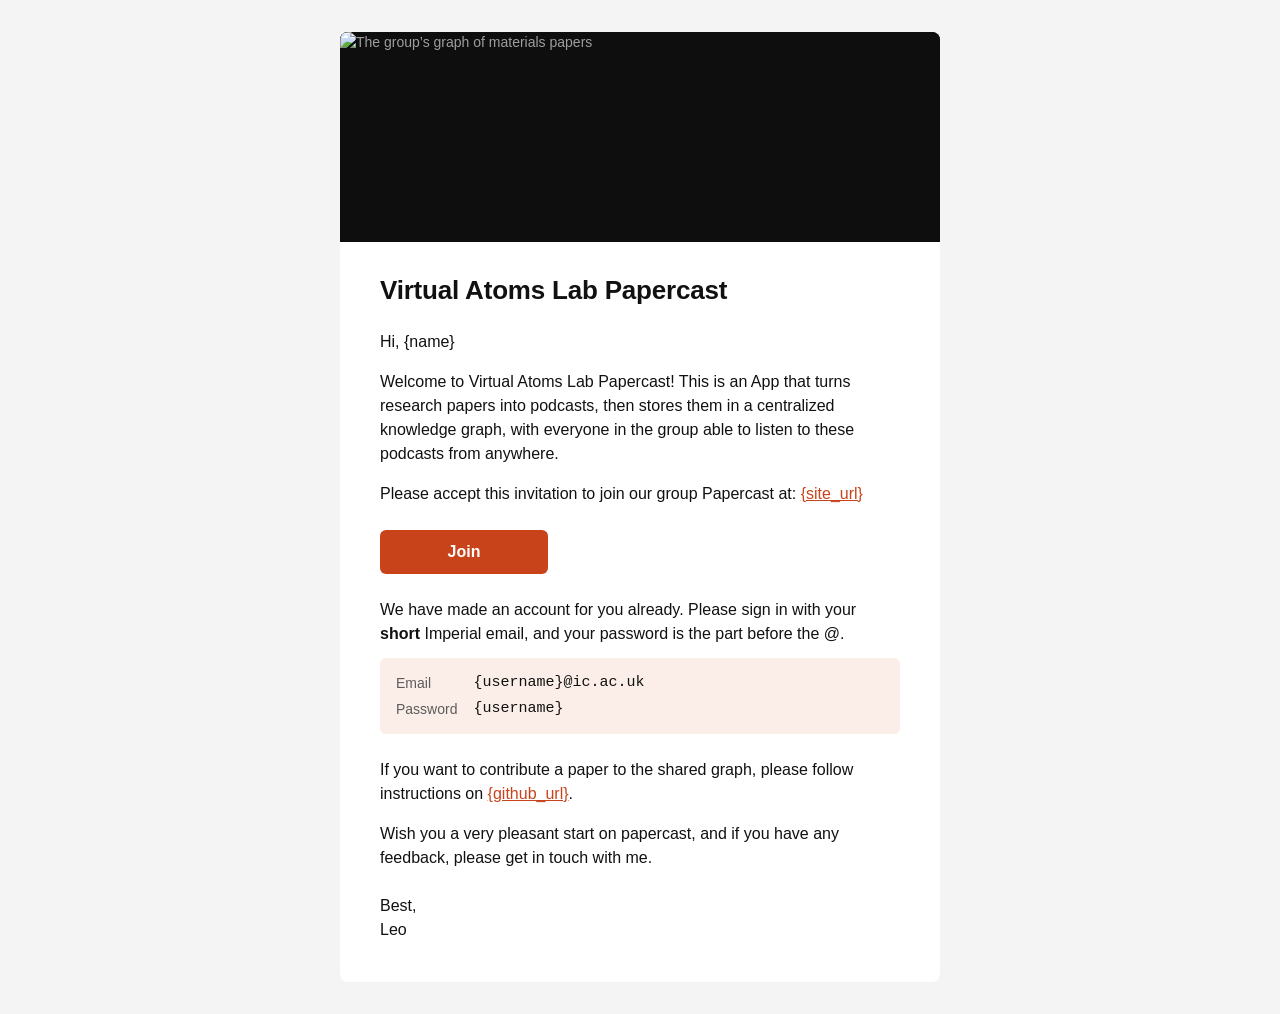
==== stacks/papercast-group/hub/email/welcome.html @ bae0ae03 "papercast-group: the welcome email (hub/email/welcome.html and welcome.txt, subject "Welcome to Virt" ====
<!DOCTYPE html>
<html lang="en" xmlns="http://www.w3.org/1999/xhtml" xmlns:v="urn:schemas-microsoft-com:vml" xmlns:o="urn:schemas-microsoft-com:office:office">
<head>
<meta charset="utf-8">
<meta name="viewport" content="width=device-width, initial-scale=1">
<meta http-equiv="X-UA-Compatible" content="IE=edge">
<meta name="x-apple-disable-message-reformatting">
<meta name="format-detection" content="telephone=no, date=no, address=no, email=no, url=no">
<meta name="color-scheme" content="light dark">
<meta name="supported-color-schemes" content="light dark">
<title>Welcome to Virtual Atoms Lab Papercast</title>
<!--[if mso]>
<noscript><xml><o:OfficeDocumentSettings><o:PixelsPerInch>96</o:PixelsPerInch></o:OfficeDocumentSettings></xml></noscript>
<![endif]-->
<!-- papercast-group: the welcome email; the plain text is welcome.txt. The sender fills the five
     curly placeholders by plain replacement, never str.format: the style blocks hold literal
     braces. Everything that matters is inline; the small style blocks only narrow the padding on
     a phone and take the site's dark colours where a client allows it, one block each, so a
     client that drops one keeps the others. -->
<style>
@media only screen and (max-width: 620px) {
  .pc-outer { padding: 12px 8px !important; }
  .pc-pad { padding-left: 24px !important; padding-right: 24px !important; }
  .pc-title { font-size: 22px !important; line-height: 28px !important; }
}
</style>
<style>
:root { color-scheme: light dark; supported-color-schemes: light dark; }
@media (prefers-color-scheme: dark) {
  .pc-page { background-color: #0E0E0E !important; }
  .pc-card { background-color: #1A1A1A !important; border-radius: 8px !important; }
  .pc-text { color: #F2F2F2 !important; }
  .pc-muted { color: #9E9E9E !important; }
  .pc-link { color: #FF7A45 !important; }
  .pc-btn { background-color: #FF7A45 !important; color: #0E0E0E !important; }
  .pc-box { background-color: #2B1A12 !important; }
}
</style>
<style>
a[x-apple-data-detectors] { color: inherit !important; text-decoration: none !important; }
[data-ogsb] .pc-btn { background-color: #C8431A !important; }
[data-ogsc] .pc-btn { color: #FFFFFF !important; }
</style>
</head>
<body class="pc-page" style="margin:0; padding:0; width:100%; background-color:#F4F4F4; -webkit-text-size-adjust:100%; -ms-text-size-adjust:100%;">
<div style="display:none; font-size:1px; line-height:1px; max-height:0; max-width:0; opacity:0; overflow:hidden; mso-hide:all; color:#F4F4F4;">Your invitation to the group&#8217;s papercast.&#8199;&#847;&#8199;&#847;&#8199;&#847;&#8199;&#847;&#8199;&#847;&#8199;&#847;&#8199;&#847;&#8199;&#847;&#8199;&#847;&#8199;&#847;&#8199;&#847;&#8199;&#847;&#8199;&#847;&#8199;&#847;&#8199;&#847;&#8199;&#847;&#8199;&#847;&#8199;&#847;&#8199;&#847;&#8199;&#847;&#8199;&#847;&#8199;&#847;&#8199;&#847;&#8199;&#847;&#8199;&#847;&#8199;&#847;&#8199;&#847;&#8199;&#847;&#8199;&#847;&#8199;&#847;&#8199;&#847;&#8199;&#847;&#8199;&#847;&#8199;&#847;&#8199;&#847;&#8199;&#847;&#8199;&#847;&#8199;&#847;&#8199;&#847;&#8199;&#847;</div>
<table role="presentation" class="pc-page" width="100%" cellspacing="0" cellpadding="0" border="0" bgcolor="#F4F4F4" style="width:100%; background-color:#F4F4F4; border-collapse:collapse; mso-table-lspace:0pt; mso-table-rspace:0pt;">
<tr>
<td class="pc-outer" align="center" style="padding:32px 16px;">
<!--[if mso]><table role="presentation" width="600" cellspacing="0" cellpadding="0" border="0" align="center"><tr><td><![endif]-->
<table role="presentation" width="100%" cellspacing="0" cellpadding="0" border="0" style="width:100%; max-width:600px; border-collapse:separate; mso-table-lspace:0pt; mso-table-rspace:0pt;">
<tr>
<td bgcolor="#0E0E0E" style="background-color:#0E0E0E; border-radius:8px 8px 0 0; padding:0; font-size:0; line-height:0;">
<img src="https://papercast.virtualatoms.org/email/welcome-banner.jpg" width="600" height="210" alt="The group&#8217;s graph of materials papers" style="display:block; width:100%; max-width:600px; height:auto; border:0; outline:none; text-decoration:none; border-radius:8px 8px 0 0; background-color:#0E0E0E; color:#9E9E9E; font-family:'Segoe UI', -apple-system, BlinkMacSystemFont, Roboto, Helvetica, Arial, sans-serif; font-size:14px; line-height:20px;">
</td>
</tr>
<tr>
<td class="pc-card pc-pad" bgcolor="#FFFFFF" style="background-color:#FFFFFF; border-radius:0 0 8px 8px; padding:32px 40px 40px 40px;">
<h1 class="pc-title pc-text" style="margin:0 0 24px 0; font-family:'Segoe UI', -apple-system, BlinkMacSystemFont, Roboto, Helvetica, Arial, sans-serif; font-size:26px; line-height:32px; mso-line-height-rule:exactly; font-weight:600; letter-spacing:-0.2px; color:#111111;">Virtual Atoms Lab Papercast</h1>
<p class="pc-text" style="margin:0 0 16px 0; font-family:'Segoe UI', -apple-system, BlinkMacSystemFont, Roboto, Helvetica, Arial, sans-serif; font-size:16px; line-height:24px; mso-line-height-rule:exactly; color:#111111;">Hi, {name}</p>
<p class="pc-text" style="margin:0 0 16px 0; font-family:'Segoe UI', -apple-system, BlinkMacSystemFont, Roboto, Helvetica, Arial, sans-serif; font-size:16px; line-height:24px; mso-line-height-rule:exactly; color:#111111;">Welcome to Virtual Atoms Lab Papercast! This is an App that turns research papers into podcasts, then stores them in a centralized knowledge graph, with everyone in the group able to listen to these podcasts from anywhere.</p>
<p class="pc-text" style="margin:0 0 24px 0; font-family:'Segoe UI', -apple-system, BlinkMacSystemFont, Roboto, Helvetica, Arial, sans-serif; font-size:16px; line-height:24px; mso-line-height-rule:exactly; color:#111111;">Please accept this invitation to join our group Papercast at: <a class="pc-link" href="{site_url}" style="color:#C8431A; text-decoration:underline; word-break:break-word;">{site_url}</a></p>
<table role="presentation" cellspacing="0" cellpadding="0" border="0" style="border-collapse:separate; mso-table-lspace:0pt; mso-table-rspace:0pt;">
<tr>
<td style="border-radius:6px;">
<!--[if mso]>
<v:roundrect xmlns:v="urn:schemas-microsoft-com:vml" xmlns:w="urn:schemas-microsoft-com:office:word" href="{signin_url}" style="height:44px; v-text-anchor:middle; width:168px;" arcsize="14%" stroke="f" fillcolor="#C8431A">
<w:anchorlock/>
<center style="color:#FFFFFF; font-family:'Segoe UI', Arial, sans-serif; font-size:16px; font-weight:bold;">Join</center>
</v:roundrect>
<![endif]-->
<!--[if !mso]><!-- -->
<a class="pc-btn" href="{signin_url}" style="display:inline-block; width:168px; background-color:#C8431A; border-radius:6px; color:#FFFFFF; font-family:'Segoe UI', -apple-system, BlinkMacSystemFont, Roboto, Helvetica, Arial, sans-serif; font-size:16px; font-weight:600; line-height:44px; text-align:center; text-decoration:none; -webkit-text-size-adjust:none;">Join</a>
<!--<![endif]-->
</td>
</tr>
</table>
<p class="pc-text" style="margin:24px 0 12px 0; font-family:'Segoe UI', -apple-system, BlinkMacSystemFont, Roboto, Helvetica, Arial, sans-serif; font-size:16px; line-height:24px; mso-line-height-rule:exactly; color:#111111;">We have made an account for you already. Please sign in with your <strong style="font-weight:700;">short</strong> Imperial email, and your password is the part before the @.</p>
<table role="presentation" width="100%" cellspacing="0" cellpadding="0" border="0" style="width:100%; border-collapse:separate; mso-table-lspace:0pt; mso-table-rspace:0pt;">
<tr>
<td class="pc-box" bgcolor="#FBEEE8" style="background-color:#FBEEE8; border-radius:6px; padding:12px 16px;">
<table role="presentation" cellspacing="0" cellpadding="0" border="0" style="border-collapse:collapse; mso-table-lspace:0pt; mso-table-rspace:0pt;">
<tr>
<td class="pc-muted" style="padding:2px 16px 2px 0; font-family:'Segoe UI', -apple-system, BlinkMacSystemFont, Roboto, Helvetica, Arial, sans-serif; font-size:14px; line-height:22px; mso-line-height-rule:exactly; color:#5C5C5C; white-space:nowrap; vertical-align:top;">Email</td>
<td class="pc-text" style="padding:2px 0; font-family:Consolas, Menlo, 'SF Mono', 'Liberation Mono', 'Courier New', monospace; font-size:15px; line-height:22px; mso-line-height-rule:exactly; color:#111111; word-break:break-all; vertical-align:top;">{username}@ic.ac.uk</td>
</tr>
<tr>
<td class="pc-muted" style="padding:2px 16px 2px 0; font-family:'Segoe UI', -apple-system, BlinkMacSystemFont, Roboto, Helvetica, Arial, sans-serif; font-size:14px; line-height:22px; mso-line-height-rule:exactly; color:#5C5C5C; white-space:nowrap; vertical-align:top;">Password</td>
<td class="pc-text" style="padding:2px 0; font-family:Consolas, Menlo, 'SF Mono', 'Liberation Mono', 'Courier New', monospace; font-size:15px; line-height:22px; mso-line-height-rule:exactly; color:#111111; word-break:break-all; vertical-align:top;">{username}</td>
</tr>
</table>
</td>
</tr>
</table>
<p class="pc-text" style="margin:24px 0 16px 0; font-family:'Segoe UI', -apple-system, BlinkMacSystemFont, Roboto, Helvetica, Arial, sans-serif; font-size:16px; line-height:24px; mso-line-height-rule:exactly; color:#111111;">If you want to contribute a paper to the shared graph, please follow instructions on <a class="pc-link" href="{github_url}" style="color:#C8431A; text-decoration:underline; word-break:break-word;">{github_url}</a>.</p>
<p class="pc-text" style="margin:0 0 24px 0; font-family:'Segoe UI', -apple-system, BlinkMacSystemFont, Roboto, Helvetica, Arial, sans-serif; font-size:16px; line-height:24px; mso-line-height-rule:exactly; color:#111111;">Wish you a very pleasant start on papercast, and if you have any feedback, please get in touch with me.</p>
<p class="pc-text" style="margin:0; font-family:'Segoe UI', -apple-system, BlinkMacSystemFont, Roboto, Helvetica, Arial, sans-serif; font-size:16px; line-height:24px; mso-line-height-rule:exactly; color:#111111;">Best,<br>Leo</p>
</td>
</tr>
</table>
<!--[if mso]></td></tr></table><![endif]-->
</td>
</tr>
</table>
</body>
</html>
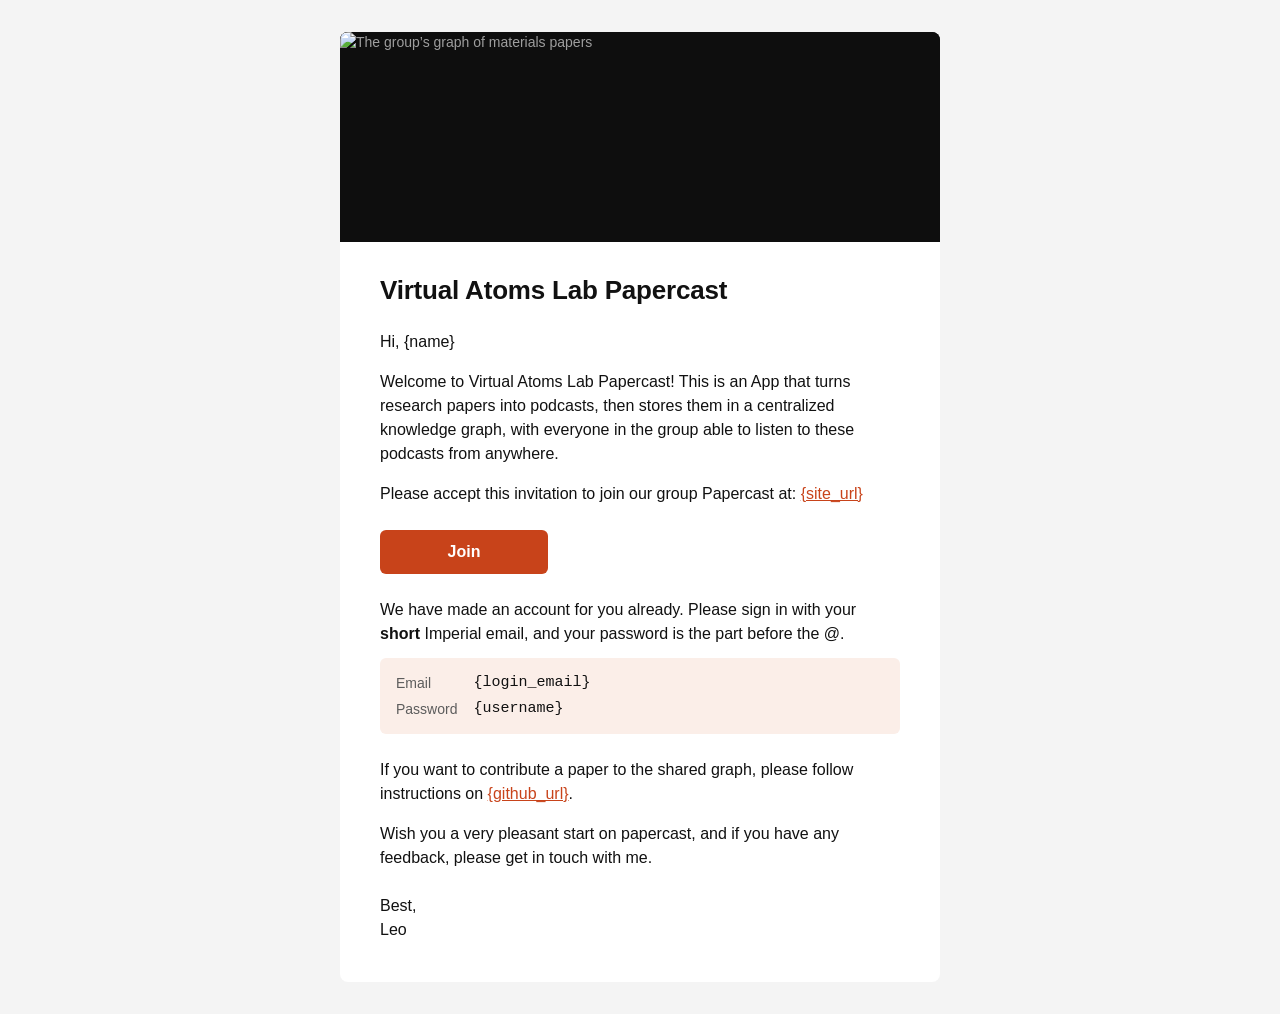
==== commit 7a73a7e2: "papercast-group: Users: the add box's domain can be changed (ic.ac.uk by default; any domain on the " ====
--- a/stacks/papercast-group/hub/email/welcome.html
+++ b/stacks/papercast-group/hub/email/welcome.html
@@ -82,7 +82,7 @@
 <table role="presentation" cellspacing="0" cellpadding="0" border="0" style="border-collapse:collapse; mso-table-lspace:0pt; mso-table-rspace:0pt;">
 <tr>
 <td class="pc-muted" style="padding:2px 16px 2px 0; font-family:'Segoe UI', -apple-system, BlinkMacSystemFont, Roboto, Helvetica, Arial, sans-serif; font-size:14px; line-height:22px; mso-line-height-rule:exactly; color:#5C5C5C; white-space:nowrap; vertical-align:top;">Email</td>
-<td class="pc-text" style="padding:2px 0; font-family:Consolas, Menlo, 'SF Mono', 'Liberation Mono', 'Courier New', monospace; font-size:15px; line-height:22px; mso-line-height-rule:exactly; color:#111111; word-break:break-all; vertical-align:top;">{username}@ic.ac.uk</td>
+<td class="pc-text" style="padding:2px 0; font-family:Consolas, Menlo, 'SF Mono', 'Liberation Mono', 'Courier New', monospace; font-size:15px; line-height:22px; mso-line-height-rule:exactly; color:#111111; word-break:break-all; vertical-align:top;">{login_email}</td>
 </tr>
 <tr>
 <td class="pc-muted" style="padding:2px 16px 2px 0; font-family:'Segoe UI', -apple-system, BlinkMacSystemFont, Roboto, Helvetica, Arial, sans-serif; font-size:14px; line-height:22px; mso-line-height-rule:exactly; color:#5C5C5C; white-space:nowrap; vertical-align:top;">Password</td>
